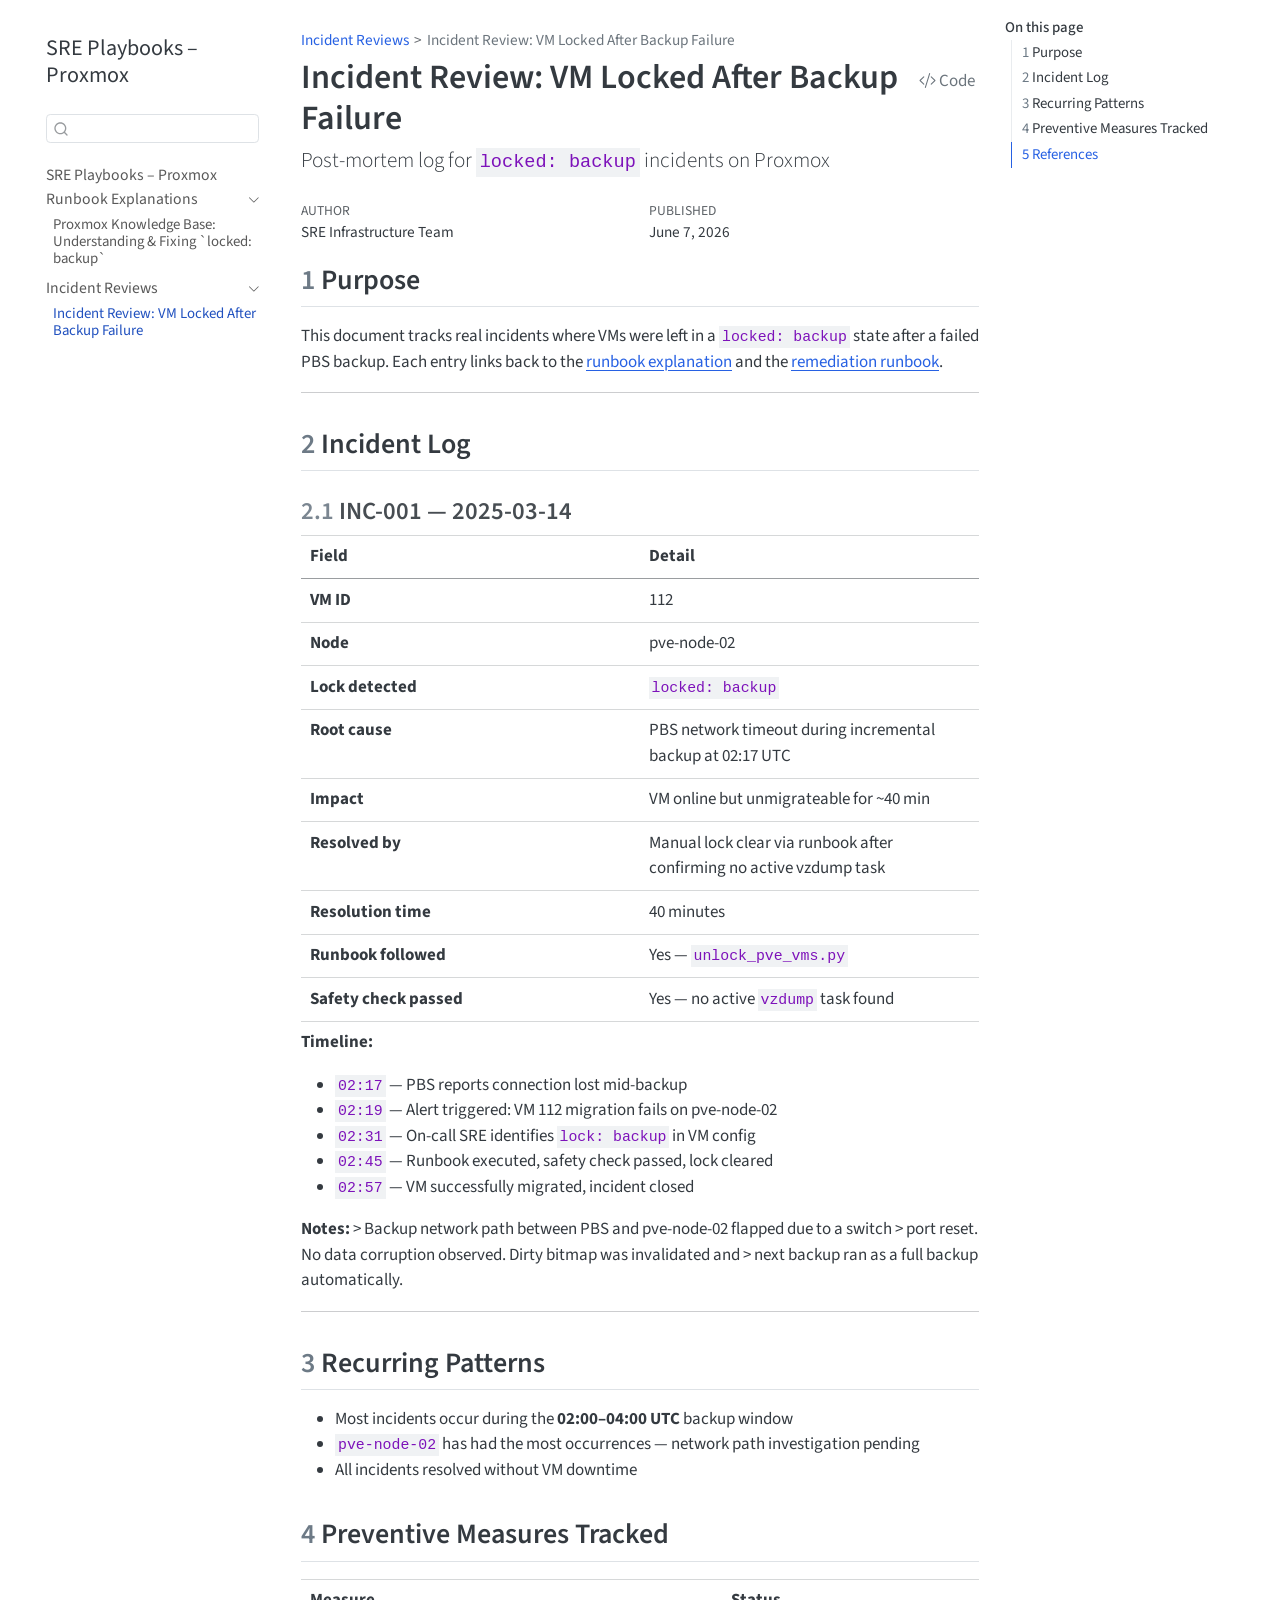
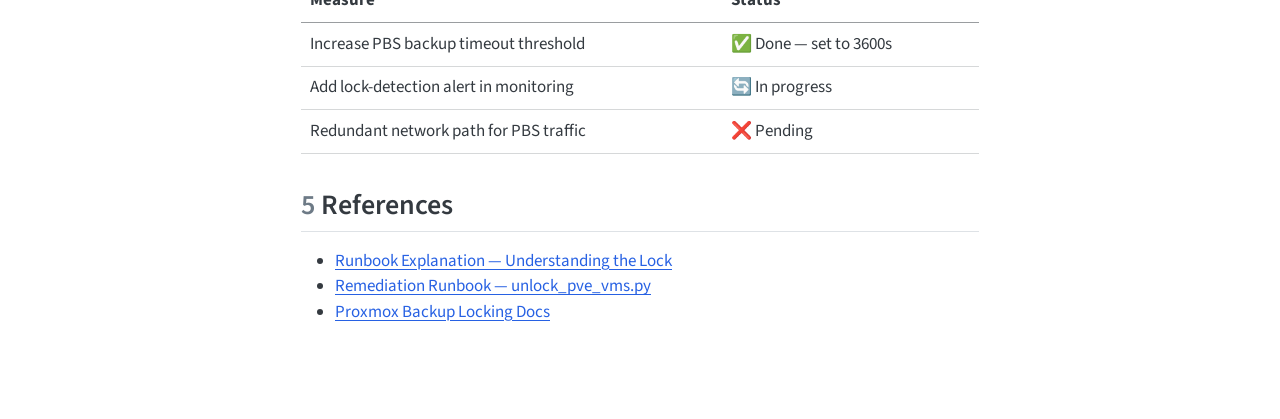
==== production/incident-reviews/unlock_pve_vms.html @ 492a79e0 "deploy: cbe4e3d4616425f96e0970d3669374c0576cec90" ====
<!DOCTYPE html>
<html xmlns="http://www.w3.org/1999/xhtml" lang="en" xml:lang="en"><head>

<meta charset="utf-8">
<meta name="generator" content="quarto-1.9.38">

<meta name="viewport" content="width=device-width, initial-scale=1.0, user-scalable=yes">

<meta name="author" content="SRE Infrastructure Team">
<meta name="dcterms.date" content="2026-06-07">

<title>Incident Review: VM Locked After Backup Failure – SRE Playbooks – Proxmox</title>
<style>
/* Default styles provided by pandoc.
** See https://pandoc.org/MANUAL.html#variables-for-html for config info.
*/
code{white-space: pre-wrap;}
span.smallcaps{font-variant: small-caps;}
div.columns{display: flex; gap: min(4vw, 1.5em);}
div.column{flex: auto; overflow-x: auto;}
div.hanging-indent{margin-left: 1.5em; text-indent: -1.5em;}
ul.task-list{list-style: none;}
ul.task-list li input[type="checkbox"] {
  width: 0.8em;
  margin: 0 0.8em 0.2em -1em; /* quarto-specific, see https://github.com/quarto-dev/quarto-cli/issues/4556 */ 
  vertical-align: middle;
}
/* CSS for syntax highlighting */
html { -webkit-text-size-adjust: 100%; }
pre > code.sourceCode { white-space: pre; position: relative; }
pre > code.sourceCode > span { display: inline-block; line-height: 1.25; }
pre > code.sourceCode > span:empty { height: 1.2em; }
.sourceCode { overflow: visible; }
code.sourceCode > span { color: inherit; text-decoration: inherit; }
div.sourceCode { margin: 1em 0; }
pre.sourceCode { margin: 0; }
@media screen {
div.sourceCode { overflow: auto; }
}
@media print {
pre > code.sourceCode { white-space: pre-wrap; }
pre > code.sourceCode > span { text-indent: -5em; padding-left: 5em; }
}
pre.numberSource code
  { counter-reset: source-line 0; }
pre.numberSource code > span
  { position: relative; left: -4em; counter-increment: source-line; }
pre.numberSource code > span > a:first-child::before
  { content: counter(source-line);
    position: relative; left: -1em; text-align: right; vertical-align: baseline;
    border: none; display: inline-block;
    -webkit-touch-callout: none; -webkit-user-select: none;
    -khtml-user-select: none; -moz-user-select: none;
    -ms-user-select: none; user-select: none;
    padding: 0 4px; width: 4em;
  }
pre.numberSource { margin-left: 3em;  padding-left: 4px; }
div.sourceCode
  {   }
@media screen {
pre > code.sourceCode > span > a:first-child::before { text-decoration: underline; }
}
</style>


<script src="../site_libs/quarto-nav/quarto-nav.js"></script>
<script src="../site_libs/quarto-nav/headroom.min.js"></script>
<script src="../site_libs/clipboard/clipboard.min.js"></script>
<script src="../site_libs/quarto-search/autocomplete.umd.js"></script>
<script src="../site_libs/quarto-search/fuse.min.js"></script>
<script src="../site_libs/quarto-search/quarto-search.js"></script>
<meta name="quarto:offset" content="../">
<script src="../site_libs/quarto-html/quarto.js" type="module"></script>
<script src="../site_libs/quarto-html/tabsets/tabsets.js" type="module"></script>
<script src="../site_libs/quarto-html/popper.min.js"></script>
<script src="../site_libs/quarto-html/tippy.umd.min.js"></script>
<script src="../site_libs/quarto-html/anchor.min.js"></script>
<link href="../site_libs/quarto-html/tippy.css" rel="stylesheet">
<link href="../site_libs/quarto-html/quarto-syntax-highlighting-15634bcf2e68342d4ad2dfa704d543f6.css" rel="stylesheet" id="quarto-text-highlighting-styles">
<script src="../site_libs/bootstrap/bootstrap.min.js"></script>
<link href="../site_libs/bootstrap/bootstrap-icons.css" rel="stylesheet">
<link href="../site_libs/bootstrap/bootstrap-eab2be7250f584328c98fcd9a03b5673.min.css" rel="stylesheet" append-hash="true" id="quarto-bootstrap" data-mode="light">
<script id="quarto-search-options" type="application/json">{
  "location": "sidebar",
  "copy-button": false,
  "collapse-after": 3,
  "panel-placement": "start",
  "type": "textbox",
  "limit": 50,
  "keyboard-shortcut": [
    "f",
    "/",
    "s"
  ],
  "show-item-context": false,
  "language": {
    "search-no-results-text": "No results",
    "search-matching-documents-text": "matching documents",
    "search-copy-link-title": "Copy link to search",
    "search-hide-matches-text": "Hide additional matches",
    "search-more-match-text": "more match in this document",
    "search-more-matches-text": "more matches in this document",
    "search-clear-button-title": "Clear",
    "search-text-placeholder": "",
    "search-detached-cancel-button-title": "Cancel",
    "search-submit-button-title": "Submit",
    "search-label": "Search"
  }
}</script>


</head>

<body class="nav-sidebar floating quarto-light">

<div id="quarto-search-results"></div>
  <header id="quarto-header" class="headroom fixed-top">
  <nav class="quarto-secondary-nav">
    <div class="container-fluid d-flex">
      <button type="button" class="quarto-btn-toggle btn" data-bs-toggle="collapse" role="button" data-bs-target=".quarto-sidebar-collapse-item" aria-controls="quarto-sidebar" aria-expanded="false" aria-label="Toggle sidebar navigation" onclick="if (window.quartoToggleHeadroom) { window.quartoToggleHeadroom(); }">
        <i class="bi bi-layout-text-sidebar-reverse"></i>
      </button>
        <nav class="quarto-page-breadcrumbs" aria-label="breadcrumb"><ol class="breadcrumb"><li class="breadcrumb-item"><a href="../incident-reviews/unlock_pve_vms.html">Incident Reviews</a></li><li class="breadcrumb-item"><a href="../incident-reviews/unlock_pve_vms.html">Incident Review: VM Locked After Backup Failure</a></li></ol></nav>
        <a class="flex-grow-1" role="navigation" data-bs-toggle="collapse" data-bs-target=".quarto-sidebar-collapse-item" aria-controls="quarto-sidebar" aria-expanded="false" aria-label="Toggle sidebar navigation" onclick="if (window.quartoToggleHeadroom) { window.quartoToggleHeadroom(); }">      
        </a>
      <button type="button" class="btn quarto-search-button" aria-label="Search" onclick="window.quartoOpenSearch();">
        <i class="bi bi-search"></i>
      </button>
    </div>
  </nav>
</header>
<!-- content -->
<div id="quarto-content" class="quarto-container page-columns page-rows-contents page-layout-article">
<!-- sidebar -->
  <nav id="quarto-sidebar" class="sidebar collapse collapse-horizontal quarto-sidebar-collapse-item sidebar-navigation floating overflow-auto">
    <div class="pt-lg-2 mt-2 text-left sidebar-header">
    <div class="sidebar-title mb-0 py-0">
      <a href="../">SRE Playbooks – Proxmox</a> 
    </div>
      </div>
        <div class="mt-2 flex-shrink-0 align-items-center">
        <div class="sidebar-search">
        <div id="quarto-search" class="" title="Search"></div>
        </div>
        </div>
    <div class="sidebar-menu-container"> 
    <ul class="list-unstyled mt-1">
        <li class="sidebar-item">
  <div class="sidebar-item-container"> 
  <a href="../index.html" class="sidebar-item-text sidebar-link">
 <span class="menu-text">SRE Playbooks – Proxmox</span></a>
  </div>
</li>
        <li class="sidebar-item sidebar-item-section">
      <div class="sidebar-item-container"> 
            <a class="sidebar-item-text sidebar-link text-start" data-bs-toggle="collapse" data-bs-target="#quarto-sidebar-section-1" role="navigation" aria-expanded="true">
 <span class="menu-text">Runbook Explanations</span></a>
          <a class="sidebar-item-toggle text-start" data-bs-toggle="collapse" data-bs-target="#quarto-sidebar-section-1" role="navigation" aria-expanded="true" aria-label="Toggle section">
            <i class="bi bi-chevron-right ms-2"></i>
          </a> 
      </div>
      <ul id="quarto-sidebar-section-1" class="collapse list-unstyled sidebar-section depth1 show">  
          <li class="sidebar-item">
  <div class="sidebar-item-container"> 
  <a href="../runbook-explanation/unlock_pve_vms.html" class="sidebar-item-text sidebar-link">
 <span class="menu-text">Proxmox Knowledge Base: Understanding &amp; Fixing `locked: backup`</span></a>
  </div>
</li>
      </ul>
  </li>
        <li class="sidebar-item sidebar-item-section">
      <div class="sidebar-item-container"> 
            <a class="sidebar-item-text sidebar-link text-start" data-bs-toggle="collapse" data-bs-target="#quarto-sidebar-section-2" role="navigation" aria-expanded="true">
 <span class="menu-text">Incident Reviews</span></a>
          <a class="sidebar-item-toggle text-start" data-bs-toggle="collapse" data-bs-target="#quarto-sidebar-section-2" role="navigation" aria-expanded="true" aria-label="Toggle section">
            <i class="bi bi-chevron-right ms-2"></i>
          </a> 
      </div>
      <ul id="quarto-sidebar-section-2" class="collapse list-unstyled sidebar-section depth1 show">  
          <li class="sidebar-item">
  <div class="sidebar-item-container"> 
  <a href="../incident-reviews/unlock_pve_vms.html" class="sidebar-item-text sidebar-link active">
 <span class="menu-text">Incident Review: VM Locked After Backup Failure</span></a>
  </div>
</li>
      </ul>
  </li>
    </ul>
    </div>
</nav>
<div id="quarto-sidebar-glass" class="quarto-sidebar-collapse-item" data-bs-toggle="collapse" data-bs-target=".quarto-sidebar-collapse-item"></div>
<!-- margin-sidebar -->
    <div id="quarto-margin-sidebar" class="sidebar margin-sidebar">
        <nav id="TOC" role="doc-toc" class="toc-active">
    <h2 id="toc-title">On this page</h2>
   
  <ul>
  <li><a href="#purpose" id="toc-purpose" class="nav-link active" data-scroll-target="#purpose"><span class="header-section-number">1</span> Purpose</a></li>
  <li><a href="#incident-log" id="toc-incident-log" class="nav-link" data-scroll-target="#incident-log"><span class="header-section-number">2</span> Incident Log</a>
  <ul class="collapse">
  <li><a href="#inc-001-2025-03-14" id="toc-inc-001-2025-03-14" class="nav-link" data-scroll-target="#inc-001-2025-03-14"><span class="header-section-number">2.1</span> INC-001 — 2025-03-14</a></li>
  </ul></li>
  <li><a href="#recurring-patterns" id="toc-recurring-patterns" class="nav-link" data-scroll-target="#recurring-patterns"><span class="header-section-number">3</span> Recurring Patterns</a></li>
  <li><a href="#preventive-measures-tracked" id="toc-preventive-measures-tracked" class="nav-link" data-scroll-target="#preventive-measures-tracked"><span class="header-section-number">4</span> Preventive Measures Tracked</a></li>
  <li><a href="#references" id="toc-references" class="nav-link" data-scroll-target="#references"><span class="header-section-number">5</span> References</a></li>
  </ul>
</nav>
    </div>
<!-- main -->
<main class="content" id="quarto-document-content">

<header id="title-block-header" class="quarto-title-block default"><nav class="quarto-page-breadcrumbs quarto-title-breadcrumbs d-none d-lg-block" aria-label="breadcrumb"><ol class="breadcrumb"><li class="breadcrumb-item"><a href="../incident-reviews/unlock_pve_vms.html">Incident Reviews</a></li><li class="breadcrumb-item"><a href="../incident-reviews/unlock_pve_vms.html">Incident Review: VM Locked After Backup Failure</a></li></ol></nav>
<div class="quarto-title">
<div class="quarto-title-block"><div><h1 class="title">Incident Review: VM Locked After Backup Failure</h1><button type="button" class="btn code-tools-button" id="quarto-code-tools-source"><i class="bi"></i> Code</button></div></div>
<p class="subtitle lead">Post-mortem log for <code>locked: backup</code> incidents on Proxmox</p>
</div>



<div class="quarto-title-meta">

    <div>
    <div class="quarto-title-meta-heading">Author</div>
    <div class="quarto-title-meta-contents">
             <p>SRE Infrastructure Team </p>
          </div>
  </div>
    
    <div>
    <div class="quarto-title-meta-heading">Published</div>
    <div class="quarto-title-meta-contents">
      <p class="date">June 7, 2026</p>
    </div>
  </div>
  
    
  </div>
  


</header>


<section id="purpose" class="level2" data-number="1">
<h2 data-number="1" class="anchored" data-anchor-id="purpose"><span class="header-section-number">1</span> Purpose</h2>
<p>This document tracks real incidents where VMs were left in a <code>locked: backup</code> state after a failed PBS backup. Each entry links back to the <a href="../runbook-explanation/unlock_pve_vms.html">runbook explanation</a> and the <a href="../../runbooks/compute/unlock_pve_vms.py">remediation runbook</a>.</p>
<hr>
</section>
<section id="incident-log" class="level2" data-number="2">
<h2 data-number="2" class="anchored" data-anchor-id="incident-log"><span class="header-section-number">2</span> Incident Log</h2>
<section id="inc-001-2025-03-14" class="level3" data-number="2.1">
<h3 data-number="2.1" class="anchored" data-anchor-id="inc-001-2025-03-14"><span class="header-section-number">2.1</span> INC-001 — 2025-03-14</h3>
<table class="caption-top table">
<colgroup>
<col style="width: 50%">
<col style="width: 50%">
</colgroup>
<thead>
<tr class="header">
<th>Field</th>
<th>Detail</th>
</tr>
</thead>
<tbody>
<tr class="odd">
<td><strong>VM ID</strong></td>
<td>112</td>
</tr>
<tr class="even">
<td><strong>Node</strong></td>
<td>pve-node-02</td>
</tr>
<tr class="odd">
<td><strong>Lock detected</strong></td>
<td><code>locked: backup</code></td>
</tr>
<tr class="even">
<td><strong>Root cause</strong></td>
<td>PBS network timeout during incremental backup at 02:17 UTC</td>
</tr>
<tr class="odd">
<td><strong>Impact</strong></td>
<td>VM online but unmigrateable for ~40 min</td>
</tr>
<tr class="even">
<td><strong>Resolved by</strong></td>
<td>Manual lock clear via runbook after confirming no active vzdump task</td>
</tr>
<tr class="odd">
<td><strong>Resolution time</strong></td>
<td>40 minutes</td>
</tr>
<tr class="even">
<td><strong>Runbook followed</strong></td>
<td>Yes — <code>unlock_pve_vms.py</code></td>
</tr>
<tr class="odd">
<td><strong>Safety check passed</strong></td>
<td>Yes — no active <code>vzdump</code> task found</td>
</tr>
</tbody>
</table>
<p><strong>Timeline:</strong></p>
<ul>
<li><code>02:17</code> — PBS reports connection lost mid-backup</li>
<li><code>02:19</code> — Alert triggered: VM 112 migration fails on pve-node-02</li>
<li><code>02:31</code> — On-call SRE identifies <code>lock: backup</code> in VM config</li>
<li><code>02:45</code> — Runbook executed, safety check passed, lock cleared</li>
<li><code>02:57</code> — VM successfully migrated, incident closed</li>
</ul>
<p><strong>Notes:</strong> &gt; Backup network path between PBS and pve-node-02 flapped due to a switch &gt; port reset. No data corruption observed. Dirty bitmap was invalidated and &gt; next backup ran as a full backup automatically.</p>
<hr>
<!-- Copy the block above for each new incident -->
</section>
</section>
<section id="recurring-patterns" class="level2" data-number="3">
<h2 data-number="3" class="anchored" data-anchor-id="recurring-patterns"><span class="header-section-number">3</span> Recurring Patterns</h2>
<ul>
<li>Most incidents occur during the <strong>02:00–04:00 UTC</strong> backup window</li>
<li><code>pve-node-02</code> has had the most occurrences — network path investigation pending</li>
<li>All incidents resolved without VM downtime</li>
</ul>
</section>
<section id="preventive-measures-tracked" class="level2" data-number="4">
<h2 data-number="4" class="anchored" data-anchor-id="preventive-measures-tracked"><span class="header-section-number">4</span> Preventive Measures Tracked</h2>
<table class="caption-top table">
<thead>
<tr class="header">
<th>Measure</th>
<th>Status</th>
</tr>
</thead>
<tbody>
<tr class="odd">
<td>Increase PBS backup timeout threshold</td>
<td>✅ Done — set to 3600s</td>
</tr>
<tr class="even">
<td>Add lock-detection alert in monitoring</td>
<td>🔄 In progress</td>
</tr>
<tr class="odd">
<td>Redundant network path for PBS traffic</td>
<td>❌ Pending</td>
</tr>
</tbody>
</table>
</section>
<section id="references" class="level2" data-number="5">
<h2 data-number="5" class="anchored" data-anchor-id="references"><span class="header-section-number">5</span> References</h2>
<ul>
<li><a href="../runbook-explanation/unlock_pve_vms.html">Runbook Explanation — Understanding the Lock</a></li>
<li><a href="https://github.com/aminbenmansour/sre-playbooks-proxmox/blob/main/runbooks/compute/unlock_pve_vms.py">Remediation Runbook — unlock_pve_vms.py</a></li>
<li><a href="https://pve.proxmox.com/wiki/Backup_and_Restore">Proxmox Backup Locking Docs</a></li>
</ul>


<!-- -->

</section>

</main> <!-- /main -->
<script id="quarto-html-after-body" type="application/javascript">
  window.document.addEventListener("DOMContentLoaded", function (event) {
    const icon = "";
    const anchorJS = new window.AnchorJS();
    anchorJS.options = {
      placement: 'right',
      icon: icon
    };
    anchorJS.add('.anchored');
    const isCodeAnnotation = (el) => {
      for (const clz of el.classList) {
        if (clz.startsWith('code-annotation-')) {                     
          return true;
        }
      }
      return false;
    }
    const onCopySuccess = function(e) {
      // button target
      const button = e.trigger;
      // don't keep focus
      button.blur();
      // flash "checked"
      button.classList.add('code-copy-button-checked');
      var currentTitle = button.getAttribute("title");
      button.setAttribute("title", "Copied!");
      let tooltip;
      if (window.bootstrap) {
        button.setAttribute("data-bs-toggle", "tooltip");
        button.setAttribute("data-bs-placement", "left");
        button.setAttribute("data-bs-title", "Copied!");
        tooltip = new bootstrap.Tooltip(button, 
          { trigger: "manual", 
            customClass: "code-copy-button-tooltip",
            offset: [0, -8]});
        tooltip.show();    
      }
      setTimeout(function() {
        if (tooltip) {
          tooltip.hide();
          button.removeAttribute("data-bs-title");
          button.removeAttribute("data-bs-toggle");
          button.removeAttribute("data-bs-placement");
        }
        button.setAttribute("title", currentTitle);
        button.classList.remove('code-copy-button-checked');
      }, 1000);
      // clear code selection
      e.clearSelection();
    }
    const getTextToCopy = function(trigger) {
      const outerScaffold = trigger.parentElement.cloneNode(true);
      const codeEl = outerScaffold.querySelector('code');
      for (const childEl of codeEl.children) {
        if (isCodeAnnotation(childEl)) {
          childEl.remove();
        }
      }
      return codeEl.innerText;
    }
    const clipboard = new window.ClipboardJS('.code-copy-button:not([data-in-quarto-modal])', {
      text: getTextToCopy
    });
    clipboard.on('success', onCopySuccess);
    if (window.document.getElementById('quarto-embedded-source-code-modal')) {
      const clipboardModal = new window.ClipboardJS('.code-copy-button[data-in-quarto-modal]', {
        text: getTextToCopy,
        container: window.document.getElementById('quarto-embedded-source-code-modal')
      });
      clipboardModal.on('success', onCopySuccess);
    }
    const viewSource = window.document.getElementById('quarto-view-source') ||
                       window.document.getElementById('quarto-code-tools-source');
    if (viewSource) {
      const sourceUrl = viewSource.getAttribute("data-quarto-source-url");
      viewSource.addEventListener("click", function(e) {
        if (sourceUrl) {
          // rstudio viewer pane
          if (/\bcapabilities=\b/.test(window.location)) {
            window.open(sourceUrl);
          } else {
            window.location.href = sourceUrl;
          }
        } else {
          const modal = new bootstrap.Modal(document.getElementById('quarto-embedded-source-code-modal'));
          modal.show();
        }
        return false;
      });
    }
    function toggleCodeHandler(show) {
      return function(e) {
        const detailsSrc = window.document.querySelectorAll(".cell > details > .sourceCode");
        for (let i=0; i<detailsSrc.length; i++) {
          const details = detailsSrc[i].parentElement;
          if (show) {
            details.open = true;
          } else {
            details.removeAttribute("open");
          }
        }
        const cellCodeDivs = window.document.querySelectorAll(".cell > .sourceCode");
        const fromCls = show ? "hidden" : "unhidden";
        const toCls = show ? "unhidden" : "hidden";
        for (let i=0; i<cellCodeDivs.length; i++) {
          const codeDiv = cellCodeDivs[i];
          if (codeDiv.classList.contains(fromCls)) {
            codeDiv.classList.remove(fromCls);
            codeDiv.classList.add(toCls);
          } 
        }
        return false;
      }
    }
    const hideAllCode = window.document.getElementById("quarto-hide-all-code");
    if (hideAllCode) {
      hideAllCode.addEventListener("click", toggleCodeHandler(false));
    }
    const showAllCode = window.document.getElementById("quarto-show-all-code");
    if (showAllCode) {
      showAllCode.addEventListener("click", toggleCodeHandler(true));
    }
      var localhostRegex = new RegExp(/^(?:http|https):\/\/localhost\:?[0-9]*\//);
      var mailtoRegex = new RegExp(/^mailto:/);
        var filterRegex = new RegExp('/' + window.location.host + '/');
      var isInternal = (href) => {
          return filterRegex.test(href) || localhostRegex.test(href) || mailtoRegex.test(href);
      }
      // Inspect non-navigation links and adorn them if external
     var links = window.document.querySelectorAll('a[href]:not(.nav-link):not(.navbar-brand):not(.toc-action):not(.sidebar-link):not(.sidebar-item-toggle):not(.pagination-link):not(.no-external):not([aria-hidden]):not(.dropdown-item):not(.quarto-navigation-tool):not(.about-link)');
      for (var i=0; i<links.length; i++) {
        const link = links[i];
        if (!isInternal(link.href)) {
          // undo the damage that might have been done by quarto-nav.js in the case of
          // links that we want to consider external
          if (link.dataset.originalHref !== undefined) {
            link.href = link.dataset.originalHref;
          }
        }
      }
    function tippyHover(el, contentFn, onTriggerFn, onUntriggerFn) {
      const config = {
        allowHTML: true,
        maxWidth: 500,
        delay: 100,
        arrow: false,
        appendTo: function(el) {
            return el.parentElement;
        },
        interactive: true,
        interactiveBorder: 10,
        theme: 'quarto',
        placement: 'bottom-start',
      };
      if (contentFn) {
        config.content = contentFn;
      }
      if (onTriggerFn) {
        config.onTrigger = onTriggerFn;
      }
      if (onUntriggerFn) {
        config.onUntrigger = onUntriggerFn;
      }
      window.tippy(el, config); 
    }
    const noterefs = window.document.querySelectorAll('a[role="doc-noteref"]');
    for (var i=0; i<noterefs.length; i++) {
      const ref = noterefs[i];
      tippyHover(ref, function() {
        // use id or data attribute instead here
        let href = ref.getAttribute('data-footnote-href') || ref.getAttribute('href');
        try { href = new URL(href).hash; } catch {}
        const id = href.replace(/^#\/?/, "");
        const note = window.document.getElementById(id);
        if (note) {
          return note.innerHTML;
        } else {
          return "";
        }
      });
    }
    const xrefs = window.document.querySelectorAll('a.quarto-xref');
    const processXRef = (id, note) => {
      // Strip column container classes
      const stripColumnClz = (el) => {
        el.classList.remove("page-full", "page-columns");
        if (el.children) {
          for (const child of el.children) {
            stripColumnClz(child);
          }
        }
      }
      stripColumnClz(note)
      if (id === null || id.startsWith('sec-')) {
        // Special case sections, only their first couple elements
        const container = document.createElement("div");
        if (note.children && note.children.length > 2) {
          container.appendChild(note.children[0].cloneNode(true));
          for (let i = 1; i < note.children.length; i++) {
            const child = note.children[i];
            if (child.tagName === "P" && child.innerText === "") {
              continue;
            } else {
              container.appendChild(child.cloneNode(true));
              break;
            }
          }
          if (window.Quarto?.typesetMath) {
            window.Quarto.typesetMath(container);
          }
          return container.innerHTML
        } else {
          if (window.Quarto?.typesetMath) {
            window.Quarto.typesetMath(note);
          }
          return note.innerHTML;
        }
      } else {
        // Remove any anchor links if they are present
        const anchorLink = note.querySelector('a.anchorjs-link');
        if (anchorLink) {
          anchorLink.remove();
        }
        if (window.Quarto?.typesetMath) {
          window.Quarto.typesetMath(note);
        }
        if (note.classList.contains("callout")) {
          return note.outerHTML;
        } else {
          return note.innerHTML;
        }
      }
    }
    for (var i=0; i<xrefs.length; i++) {
      const xref = xrefs[i];
      tippyHover(xref, undefined, function(instance) {
        instance.disable();
        let url = xref.getAttribute('href');
        let hash = undefined; 
        if (url.startsWith('#')) {
          hash = url;
        } else {
          try { hash = new URL(url).hash; } catch {}
        }
        if (hash) {
          const id = hash.replace(/^#\/?/, "");
          const note = window.document.getElementById(id);
          if (note !== null) {
            try {
              const html = processXRef(id, note.cloneNode(true));
              instance.setContent(html);
            } finally {
              instance.enable();
              instance.show();
            }
          } else {
            // See if we can fetch this
            fetch(url.split('#')[0])
            .then(res => res.text())
            .then(html => {
              const parser = new DOMParser();
              const htmlDoc = parser.parseFromString(html, "text/html");
              const note = htmlDoc.getElementById(id);
              if (note !== null) {
                const html = processXRef(id, note);
                instance.setContent(html);
              } 
            }).finally(() => {
              instance.enable();
              instance.show();
            });
          }
        } else {
          // See if we can fetch a full url (with no hash to target)
          // This is a special case and we should probably do some content thinning / targeting
          fetch(url)
          .then(res => res.text())
          .then(html => {
            const parser = new DOMParser();
            const htmlDoc = parser.parseFromString(html, "text/html");
            const note = htmlDoc.querySelector('main.content');
            if (note !== null) {
              // This should only happen for chapter cross references
              // (since there is no id in the URL)
              // remove the first header
              if (note.children.length > 0 && note.children[0].tagName === "HEADER") {
                note.children[0].remove();
              }
              const html = processXRef(null, note);
              instance.setContent(html);
            } 
          }).finally(() => {
            instance.enable();
            instance.show();
          });
        }
      }, function(instance) {
      });
    }
        let selectedAnnoteEl;
        const selectorForAnnotation = ( cell, annotation) => {
          let cellAttr = 'data-code-cell="' + cell + '"';
          let lineAttr = 'data-code-annotation="' +  annotation + '"';
          const selector = 'span[' + cellAttr + '][' + lineAttr + ']';
          return selector;
        }
        const selectCodeLines = (annoteEl) => {
          const doc = window.document;
          const targetCell = annoteEl.getAttribute("data-target-cell");
          const targetAnnotation = annoteEl.getAttribute("data-target-annotation");
          const annoteSpan = window.document.querySelector(selectorForAnnotation(targetCell, targetAnnotation));
          const lines = annoteSpan.getAttribute("data-code-lines").split(",");
          const lineIds = lines.map((line) => {
            return targetCell + "-" + line;
          })
          let top = null;
          let height = null;
          let parent = null;
          if (lineIds.length > 0) {
              //compute the position of the single el (top and bottom and make a div)
              const el = window.document.getElementById(lineIds[0]);
              top = el.offsetTop;
              height = el.offsetHeight;
              parent = el.parentElement.parentElement;
            if (lineIds.length > 1) {
              const lastEl = window.document.getElementById(lineIds[lineIds.length - 1]);
              const bottom = lastEl.offsetTop + lastEl.offsetHeight;
              height = bottom - top;
            }
            if (top !== null && height !== null && parent !== null) {
              // cook up a div (if necessary) and position it 
              let div = window.document.getElementById("code-annotation-line-highlight");
              if (div === null) {
                div = window.document.createElement("div");
                div.setAttribute("id", "code-annotation-line-highlight");
                div.style.position = 'absolute';
                parent.appendChild(div);
              }
              div.style.top = top - 2 + "px";
              div.style.height = height + 4 + "px";
              div.style.left = 0;
              let gutterDiv = window.document.getElementById("code-annotation-line-highlight-gutter");
              if (gutterDiv === null) {
                gutterDiv = window.document.createElement("div");
                gutterDiv.setAttribute("id", "code-annotation-line-highlight-gutter");
                gutterDiv.style.position = 'absolute';
                const codeCell = window.document.getElementById(targetCell);
                const gutter = codeCell.querySelector('.code-annotation-gutter');
                gutter.appendChild(gutterDiv);
              }
              gutterDiv.style.top = top - 2 + "px";
              gutterDiv.style.height = height + 4 + "px";
            }
            selectedAnnoteEl = annoteEl;
          }
        };
        const unselectCodeLines = () => {
          const elementsIds = ["code-annotation-line-highlight", "code-annotation-line-highlight-gutter"];
          elementsIds.forEach((elId) => {
            const div = window.document.getElementById(elId);
            if (div) {
              div.remove();
            }
          });
          selectedAnnoteEl = undefined;
        };
          // Handle positioning of the toggle
      window.addEventListener(
        "resize",
        throttle(() => {
          elRect = undefined;
          if (selectedAnnoteEl) {
            selectCodeLines(selectedAnnoteEl);
          }
        }, 10)
      );
      function throttle(fn, ms) {
      let throttle = false;
      let timer;
        return (...args) => {
          if(!throttle) { // first call gets through
              fn.apply(this, args);
              throttle = true;
          } else { // all the others get throttled
              if(timer) clearTimeout(timer); // cancel #2
              timer = setTimeout(() => {
                fn.apply(this, args);
                timer = throttle = false;
              }, ms);
          }
        };
      }
        // Attach click handler to the DT
        const annoteDls = window.document.querySelectorAll('dt[data-target-cell]');
        for (const annoteDlNode of annoteDls) {
          annoteDlNode.addEventListener('click', (event) => {
            const clickedEl = event.target;
            if (clickedEl !== selectedAnnoteEl) {
              unselectCodeLines();
              const activeEl = window.document.querySelector('dt[data-target-cell].code-annotation-active');
              if (activeEl) {
                activeEl.classList.remove('code-annotation-active');
              }
              selectCodeLines(clickedEl);
              clickedEl.classList.add('code-annotation-active');
            } else {
              // Unselect the line
              unselectCodeLines();
              clickedEl.classList.remove('code-annotation-active');
            }
          });
        }
    const findCites = (el) => {
      const parentEl = el.parentElement;
      if (parentEl) {
        const cites = parentEl.dataset.cites;
        if (cites) {
          return {
            el,
            cites: cites.split(' ')
          };
        } else {
          return findCites(el.parentElement)
        }
      } else {
        return undefined;
      }
    };
    var bibliorefs = window.document.querySelectorAll('a[role="doc-biblioref"]');
    for (var i=0; i<bibliorefs.length; i++) {
      const ref = bibliorefs[i];
      const citeInfo = findCites(ref);
      if (citeInfo) {
        tippyHover(citeInfo.el, function() {
          var popup = window.document.createElement('div');
          citeInfo.cites.forEach(function(cite) {
            var citeDiv = window.document.createElement('div');
            citeDiv.classList.add('hanging-indent');
            citeDiv.classList.add('csl-entry');
            var biblioDiv = window.document.getElementById('ref-' + cite);
            if (biblioDiv) {
              citeDiv.innerHTML = biblioDiv.innerHTML;
            }
            popup.appendChild(citeDiv);
          });
          return popup.innerHTML;
        });
      }
    }
  });
  </script><div class="modal fade" id="quarto-embedded-source-code-modal" tabindex="-1" aria-labelledby="quarto-embedded-source-code-modal-label" aria-hidden="true"><div class="modal-dialog modal-dialog-scrollable"><div class="modal-content"><div class="modal-header"><h5 class="modal-title" id="quarto-embedded-source-code-modal-label">Source Code</h5><button class="btn-close" data-bs-dismiss="modal"></button></div><div class="modal-body"><div class="">
<div class="code-copy-outer-scaffold"><div class="sourceCode" id="cb1" data-shortcodes="false"><pre class="sourceCode markdown code-with-copy"><code class="sourceCode markdown"><span id="cb1-1"><a href="#cb1-1" aria-hidden="true" tabindex="-1"></a><span class="co">---</span></span>
<span id="cb1-2"><a href="#cb1-2" aria-hidden="true" tabindex="-1"></a><span class="an">title:</span><span class="co"> "Incident Review: VM Locked After Backup Failure"</span></span>
<span id="cb1-3"><a href="#cb1-3" aria-hidden="true" tabindex="-1"></a><span class="an">subtitle:</span><span class="co"> "Post-mortem log for `locked: backup` incidents on Proxmox"</span></span>
<span id="cb1-4"><a href="#cb1-4" aria-hidden="true" tabindex="-1"></a><span class="an">author:</span><span class="co"> "SRE Infrastructure Team"</span></span>
<span id="cb1-5"><a href="#cb1-5" aria-hidden="true" tabindex="-1"></a><span class="an">date:</span><span class="co"> today</span></span>
<span id="cb1-6"><a href="#cb1-6" aria-hidden="true" tabindex="-1"></a><span class="an">format:</span></span>
<span id="cb1-7"><a href="#cb1-7" aria-hidden="true" tabindex="-1"></a><span class="co">  html:</span></span>
<span id="cb1-8"><a href="#cb1-8" aria-hidden="true" tabindex="-1"></a><span class="co">    toc: true</span></span>
<span id="cb1-9"><a href="#cb1-9" aria-hidden="true" tabindex="-1"></a><span class="co">    theme: cosmo</span></span>
<span id="cb1-10"><a href="#cb1-10" aria-hidden="true" tabindex="-1"></a><span class="co">---</span></span>
<span id="cb1-11"><a href="#cb1-11" aria-hidden="true" tabindex="-1"></a></span>
<span id="cb1-12"><a href="#cb1-12" aria-hidden="true" tabindex="-1"></a><span class="fu">## Purpose</span></span>
<span id="cb1-13"><a href="#cb1-13" aria-hidden="true" tabindex="-1"></a>This document tracks real incidents where VMs were left in a <span class="in">`locked: backup`</span> state after a failed PBS backup. Each entry links back to the <span class="co">[</span><span class="ot">runbook explanation</span><span class="co">](../runbook-explanation/unlock_pve_vms.qmd)</span> and the <span class="co">[</span><span class="ot">remediation runbook</span><span class="co">](../../runbooks/compute/unlock_pve_vms.py)</span>.</span>
<span id="cb1-14"><a href="#cb1-14" aria-hidden="true" tabindex="-1"></a></span>
<span id="cb1-15"><a href="#cb1-15" aria-hidden="true" tabindex="-1"></a>---</span>
<span id="cb1-16"><a href="#cb1-16" aria-hidden="true" tabindex="-1"></a></span>
<span id="cb1-17"><a href="#cb1-17" aria-hidden="true" tabindex="-1"></a><span class="fu">## Incident Log</span></span>
<span id="cb1-18"><a href="#cb1-18" aria-hidden="true" tabindex="-1"></a><span class="fu">### INC-001 — 2025-03-14</span></span>
<span id="cb1-19"><a href="#cb1-19" aria-hidden="true" tabindex="-1"></a></span>
<span id="cb1-20"><a href="#cb1-20" aria-hidden="true" tabindex="-1"></a><span class="pp">|</span> Field <span class="pp">|</span> Detail <span class="pp">|</span></span>
<span id="cb1-21"><a href="#cb1-21" aria-hidden="true" tabindex="-1"></a><span class="pp">|---|---|</span></span>
<span id="cb1-22"><a href="#cb1-22" aria-hidden="true" tabindex="-1"></a><span class="pp">|</span> **VM ID** <span class="pp">|</span> 112 <span class="pp">|</span></span>
<span id="cb1-23"><a href="#cb1-23" aria-hidden="true" tabindex="-1"></a><span class="pp">|</span> **Node** <span class="pp">|</span> pve-node-02 <span class="pp">|</span></span>
<span id="cb1-24"><a href="#cb1-24" aria-hidden="true" tabindex="-1"></a><span class="pp">|</span> **Lock detected** <span class="pp">|</span> <span class="in">`locked: backup`</span> <span class="pp">|</span></span>
<span id="cb1-25"><a href="#cb1-25" aria-hidden="true" tabindex="-1"></a><span class="pp">|</span> **Root cause** <span class="pp">|</span> PBS network timeout during incremental backup at 02:17 UTC <span class="pp">|</span></span>
<span id="cb1-26"><a href="#cb1-26" aria-hidden="true" tabindex="-1"></a><span class="pp">|</span> **Impact** <span class="pp">|</span> VM online but unmigrateable for ~40 min <span class="pp">|</span></span>
<span id="cb1-27"><a href="#cb1-27" aria-hidden="true" tabindex="-1"></a><span class="pp">|</span> **Resolved by** <span class="pp">|</span> Manual lock clear via runbook after confirming no active vzdump task <span class="pp">|</span></span>
<span id="cb1-28"><a href="#cb1-28" aria-hidden="true" tabindex="-1"></a><span class="pp">|</span> **Resolution time** <span class="pp">|</span> 40 minutes <span class="pp">|</span></span>
<span id="cb1-29"><a href="#cb1-29" aria-hidden="true" tabindex="-1"></a><span class="pp">|</span> **Runbook followed** <span class="pp">|</span> Yes — <span class="in">`unlock_pve_vms.py`</span> <span class="pp">|</span></span>
<span id="cb1-30"><a href="#cb1-30" aria-hidden="true" tabindex="-1"></a><span class="pp">|</span> **Safety check passed** <span class="pp">|</span> Yes — no active <span class="in">`vzdump`</span> task found <span class="pp">|</span></span>
<span id="cb1-31"><a href="#cb1-31" aria-hidden="true" tabindex="-1"></a></span>
<span id="cb1-32"><a href="#cb1-32" aria-hidden="true" tabindex="-1"></a>**Timeline:**</span>
<span id="cb1-33"><a href="#cb1-33" aria-hidden="true" tabindex="-1"></a></span>
<span id="cb1-34"><a href="#cb1-34" aria-hidden="true" tabindex="-1"></a><span class="ss">- </span><span class="in">`02:17`</span> — PBS reports connection lost mid-backup</span>
<span id="cb1-35"><a href="#cb1-35" aria-hidden="true" tabindex="-1"></a><span class="ss">- </span><span class="in">`02:19`</span> — Alert triggered: VM 112 migration fails on pve-node-02</span>
<span id="cb1-36"><a href="#cb1-36" aria-hidden="true" tabindex="-1"></a><span class="ss">- </span><span class="in">`02:31`</span> — On-call SRE identifies <span class="in">`lock: backup`</span> in VM config</span>
<span id="cb1-37"><a href="#cb1-37" aria-hidden="true" tabindex="-1"></a><span class="ss">- </span><span class="in">`02:45`</span> — Runbook executed, safety check passed, lock cleared</span>
<span id="cb1-38"><a href="#cb1-38" aria-hidden="true" tabindex="-1"></a><span class="ss">- </span><span class="in">`02:57`</span> — VM successfully migrated, incident closed</span>
<span id="cb1-39"><a href="#cb1-39" aria-hidden="true" tabindex="-1"></a></span>
<span id="cb1-40"><a href="#cb1-40" aria-hidden="true" tabindex="-1"></a>**Notes:**</span>
<span id="cb1-41"><a href="#cb1-41" aria-hidden="true" tabindex="-1"></a><span class="at">&gt; Backup network path between PBS and pve-node-02 flapped due to a switch</span></span>
<span id="cb1-42"><a href="#cb1-42" aria-hidden="true" tabindex="-1"></a><span class="at">&gt; port reset. No data corruption observed. Dirty bitmap was invalidated and</span></span>
<span id="cb1-43"><a href="#cb1-43" aria-hidden="true" tabindex="-1"></a><span class="at">&gt; next backup ran as a full backup automatically.</span></span>
<span id="cb1-44"><a href="#cb1-44" aria-hidden="true" tabindex="-1"></a></span>
<span id="cb1-45"><a href="#cb1-45" aria-hidden="true" tabindex="-1"></a>---</span>
<span id="cb1-46"><a href="#cb1-46" aria-hidden="true" tabindex="-1"></a></span>
<span id="cb1-47"><a href="#cb1-47" aria-hidden="true" tabindex="-1"></a><span class="co">&lt;!-- Copy the block above for each new incident --&gt;</span></span>
<span id="cb1-48"><a href="#cb1-48" aria-hidden="true" tabindex="-1"></a></span>
<span id="cb1-49"><a href="#cb1-49" aria-hidden="true" tabindex="-1"></a><span class="fu">## Recurring Patterns</span></span>
<span id="cb1-50"><a href="#cb1-50" aria-hidden="true" tabindex="-1"></a><span class="ss">- </span>Most incidents occur during the **02:00–04:00 UTC** backup window</span>
<span id="cb1-51"><a href="#cb1-51" aria-hidden="true" tabindex="-1"></a><span class="ss">- </span><span class="in">`pve-node-02`</span> has had the most occurrences — network path investigation pending</span>
<span id="cb1-52"><a href="#cb1-52" aria-hidden="true" tabindex="-1"></a><span class="ss">- </span>All incidents resolved without VM downtime</span>
<span id="cb1-53"><a href="#cb1-53" aria-hidden="true" tabindex="-1"></a></span>
<span id="cb1-54"><a href="#cb1-54" aria-hidden="true" tabindex="-1"></a><span class="fu">## Preventive Measures Tracked</span></span>
<span id="cb1-55"><a href="#cb1-55" aria-hidden="true" tabindex="-1"></a><span class="pp">|</span> Measure <span class="pp">|</span> Status <span class="pp">|</span></span>
<span id="cb1-56"><a href="#cb1-56" aria-hidden="true" tabindex="-1"></a><span class="pp">|---|---|</span></span>
<span id="cb1-57"><a href="#cb1-57" aria-hidden="true" tabindex="-1"></a><span class="pp">|</span> Increase PBS backup timeout threshold <span class="pp">|</span> ✅ Done — set to 3600s <span class="pp">|</span></span>
<span id="cb1-58"><a href="#cb1-58" aria-hidden="true" tabindex="-1"></a><span class="pp">|</span> Add lock-detection alert in monitoring <span class="pp">|</span> 🔄 In progress <span class="pp">|</span></span>
<span id="cb1-59"><a href="#cb1-59" aria-hidden="true" tabindex="-1"></a><span class="pp">|</span> Redundant network path for PBS traffic <span class="pp">|</span> ❌ Pending <span class="pp">|</span></span>
<span id="cb1-60"><a href="#cb1-60" aria-hidden="true" tabindex="-1"></a></span>
<span id="cb1-61"><a href="#cb1-61" aria-hidden="true" tabindex="-1"></a><span class="fu">## References</span></span>
<span id="cb1-62"><a href="#cb1-62" aria-hidden="true" tabindex="-1"></a><span class="ss">- </span><span class="co">[</span><span class="ot">Runbook Explanation — Understanding the Lock</span><span class="co">](../runbook-explanation/unlock_pve_vms.qmd)</span></span>
<span id="cb1-63"><a href="#cb1-63" aria-hidden="true" tabindex="-1"></a><span class="ss">- </span><span class="co">[</span><span class="ot">Remediation Runbook — unlock_pve_vms.py</span><span class="co">](https://github.com/aminbenmansour/sre-playbooks-proxmox/blob/main/runbooks/compute/unlock_pve_vms.py)</span></span>
<span id="cb1-64"><a href="#cb1-64" aria-hidden="true" tabindex="-1"></a><span class="ss">- </span><span class="co">[</span><span class="ot">Proxmox Backup Locking Docs</span><span class="co">](https://pve.proxmox.com/wiki/Backup_and_Restore)</span></span></code></pre></div><button title="Copy to Clipboard" class="code-copy-button" data-in-quarto-modal=""><i class="bi"></i></button></div>
</div></div></div></div></div>
</div> <!-- /content -->




</body></html>
---- production/site_libs/quarto-html/tippy.css ----
.tippy-box[data-animation=fade][data-state=hidden]{opacity:0}[data-tippy-root]{max-width:calc(100vw - 10px)}.tippy-box{position:relative;background-color:#333;color:#fff;border-radius:4px;font-size:14px;line-height:1.4;white-space:normal;outline:0;transition-property:transform,visibility,opacity}.tippy-box[data-placement^=top]>.tippy-arrow{bottom:0}.tippy-box[data-placement^=top]>.tippy-arrow:before{bottom:-7px;left:0;border-width:8px 8px 0;border-top-color:initial;transform-origin:center top}.tippy-box[data-placement^=bottom]>.tippy-arrow{top:0}.tippy-box[data-placement^=bottom]>.tippy-arrow:before{top:-7px;left:0;border-width:0 8px 8px;border-bottom-color:initial;transform-origin:center bottom}.tippy-box[data-placement^=left]>.tippy-arrow{right:0}.tippy-box[data-placement^=left]>.tippy-arrow:before{border-width:8px 0 8px 8px;border-left-color:initial;right:-7px;transform-origin:center left}.tippy-box[data-placement^=right]>.tippy-arrow{left:0}.tippy-box[data-placement^=right]>.tippy-arrow:before{left:-7px;border-width:8px 8px 8px 0;border-right-color:initial;transform-origin:center right}.tippy-box[data-inertia][data-state=visible]{transition-timing-function:cubic-bezier(.54,1.5,.38,1.11)}.tippy-arrow{width:16px;height:16px;color:#333}.tippy-arrow:before{content:"";position:absolute;border-color:transparent;border-style:solid}.tippy-content{position:relative;padding:5px 9px;z-index:1}
---- production/site_libs/quarto-html/quarto-syntax-highlighting-15634bcf2e68342d4ad2dfa704d543f6.css ----
/* quarto syntax highlight colors */
:root {
  --quarto-hl-ot-color: #003B4F;
  --quarto-hl-at-color: #657422;
  --quarto-hl-ss-color: #20794D;
  --quarto-hl-an-color: #5E5E5E;
  --quarto-hl-fu-color: #4758AB;
  --quarto-hl-st-color: #20794D;
  --quarto-hl-cf-color: #003B4F;
  --quarto-hl-op-color: #5E5E5E;
  --quarto-hl-er-color: #AD0000;
  --quarto-hl-bn-color: #AD0000;
  --quarto-hl-al-color: #AD0000;
  --quarto-hl-va-color: #111111;
  --quarto-hl-bu-color: inherit;
  --quarto-hl-ex-color: inherit;
  --quarto-hl-pp-color: #AD0000;
  --quarto-hl-in-color: #5E5E5E;
  --quarto-hl-vs-color: #20794D;
  --quarto-hl-wa-color: #5E5E5E;
  --quarto-hl-do-color: #5E5E5E;
  --quarto-hl-im-color: #00769E;
  --quarto-hl-ch-color: #20794D;
  --quarto-hl-dt-color: #AD0000;
  --quarto-hl-fl-color: #AD0000;
  --quarto-hl-co-color: #5E5E5E;
  --quarto-hl-cv-color: #5E5E5E;
  --quarto-hl-cn-color: #8f5902;
  --quarto-hl-sc-color: #5E5E5E;
  --quarto-hl-dv-color: #AD0000;
  --quarto-hl-kw-color: #003B4F;
}

/* other quarto variables */
:root {
  --quarto-font-monospace: SFMono-Regular, Menlo, Monaco, Consolas, "Liberation Mono", "Courier New", monospace;
}

/* syntax highlight based on Pandoc's rules */
pre > code.sourceCode > span {
  color: #003B4F;
}

code.sourceCode > span {
  color: #003B4F;
}

div.sourceCode,
div.sourceCode pre.sourceCode {
  color: #003B4F;
}

/* Normal */
code span {
  color: #003B4F;
}

/* Alert */
code span.al {
  color: #AD0000;
  font-style: inherit;
}

/* Annotation */
code span.an {
  color: #5E5E5E;
  font-style: inherit;
}

/* Attribute */
code span.at {
  color: #657422;
  font-style: inherit;
}

/* BaseN */
code span.bn {
  color: #AD0000;
  font-style: inherit;
}

/* BuiltIn */
code span.bu {
  font-style: inherit;
}

/* ControlFlow */
code span.cf {
  color: #003B4F;
  font-weight: bold;
  font-style: inherit;
}

/* Char */
code span.ch {
  color: #20794D;
  font-style: inherit;
}

/* Constant */
code span.cn {
  color: #8f5902;
  font-style: inherit;
}

/* Comment */
code span.co {
  color: #5E5E5E;
  font-style: inherit;
}

/* CommentVar */
code span.cv {
  color: #5E5E5E;
  font-style: italic;
}

/* Documentation */
code span.do {
  color: #5E5E5E;
  font-style: italic;
}

/* DataType */
code span.dt {
  color: #AD0000;
  font-style: inherit;
}

/* DecVal */
code span.dv {
  color: #AD0000;
  font-style: inherit;
}

/* Error */
code span.er {
  color: #AD0000;
  font-style: inherit;
}

/* Extension */
code span.ex {
  font-style: inherit;
}

/* Float */
code span.fl {
  color: #AD0000;
  font-style: inherit;
}

/* Function */
code span.fu {
  color: #4758AB;
  font-style: inherit;
}

/* Import */
code span.im {
  color: #00769E;
  font-style: inherit;
}

/* Information */
code span.in {
  color: #5E5E5E;
  font-style: inherit;
}

/* Keyword */
code span.kw {
  color: #003B4F;
  font-weight: bold;
  font-style: inherit;
}

/* Operator */
code span.op {
  color: #5E5E5E;
  font-style: inherit;
}

/* Other */
code span.ot {
  color: #003B4F;
  font-style: inherit;
}

/* Preprocessor */
code span.pp {
  color: #AD0000;
  font-style: inherit;
}

/* SpecialChar */
code span.sc {
  color: #5E5E5E;
  font-style: inherit;
}

/* SpecialString */
code span.ss {
  color: #20794D;
  font-style: inherit;
}

/* String */
code span.st {
  color: #20794D;
  font-style: inherit;
}

/* Variable */
code span.va {
  color: #111111;
  font-style: inherit;
}

/* VerbatimString */
code span.vs {
  color: #20794D;
  font-style: inherit;
}

/* Warning */
code span.wa {
  color: #5E5E5E;
  font-style: italic;
}

.prevent-inlining {
  content: "</";
}

/*# sourceMappingURL=f23921c56f73e400b49028c9186a1aa0.css.map */
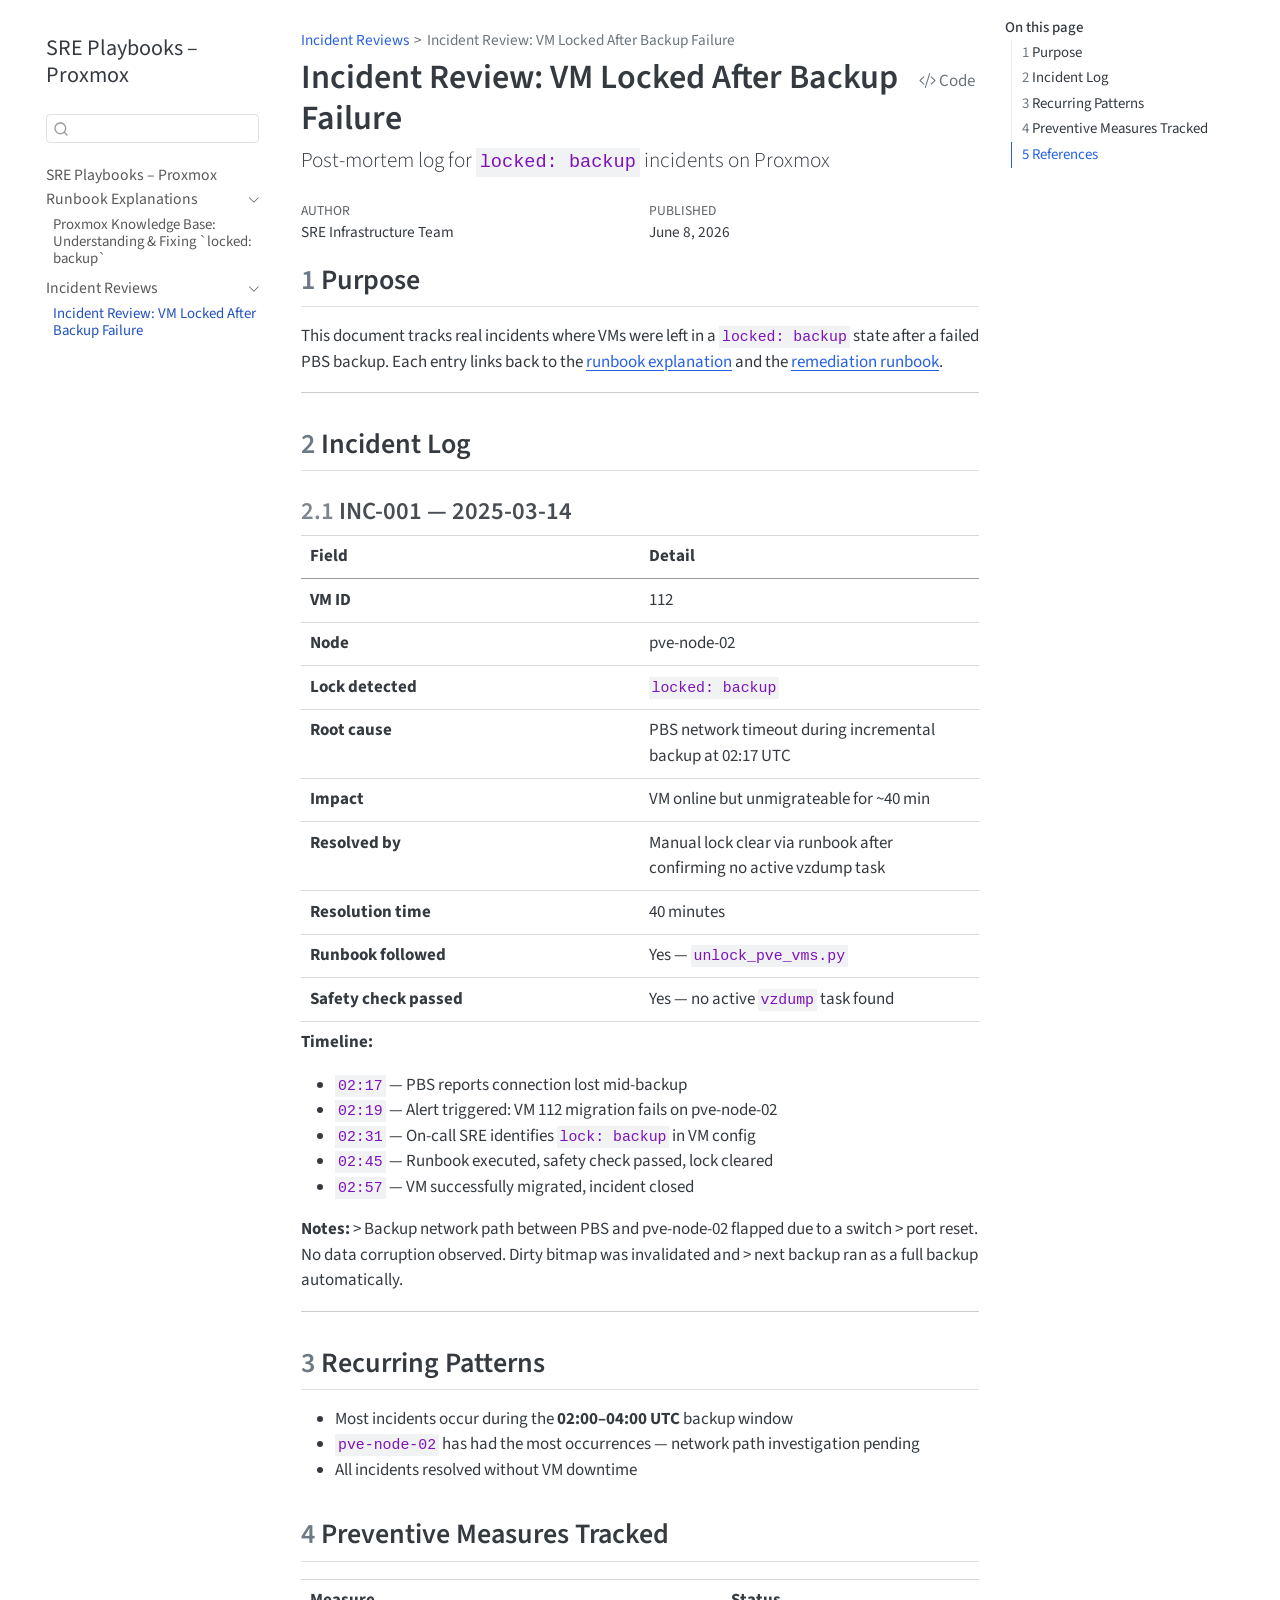
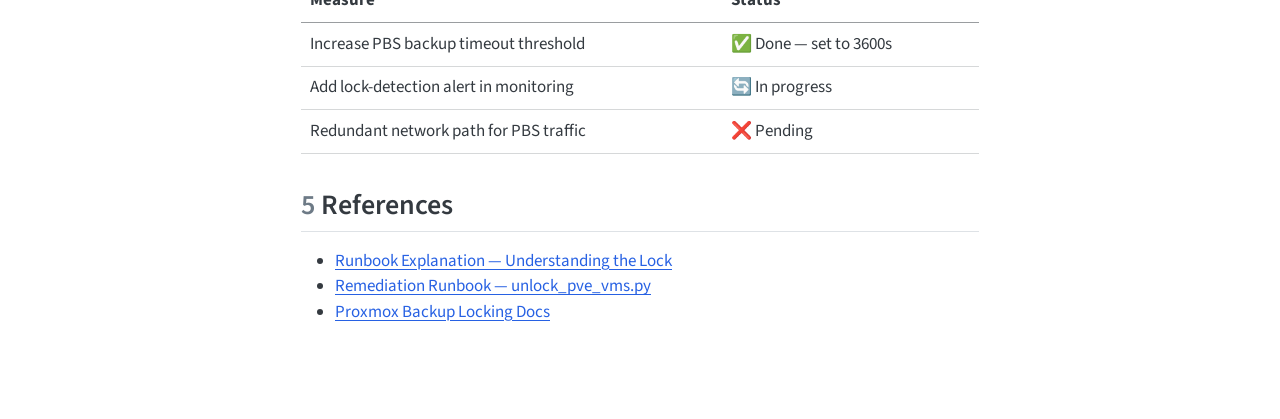
==== commit 709ba32f: "deploy: a3d421f7b372501fddaf792b015711d251da221a" ====
--- a/production/incident-reviews/unlock_pve_vms.html
+++ b/production/incident-reviews/unlock_pve_vms.html
@@ -7,7 +7,7 @@
 <meta name="viewport" content="width=device-width, initial-scale=1.0, user-scalable=yes">
 
 <meta name="author" content="SRE Infrastructure Team">
-<meta name="dcterms.date" content="2026-06-07">
+<meta name="dcterms.date" content="2026-06-08">
 
 <title>Incident Review: VM Locked After Backup Failure – SRE Playbooks – Proxmox</title>
 <style>
@@ -229,7 +229,7 @@
     <div>
     <div class="quarto-title-meta-heading">Published</div>
     <div class="quarto-title-meta-contents">
-      <p class="date">June 7, 2026</p>
+      <p class="date">June 8, 2026</p>
     </div>
   </div>
   
